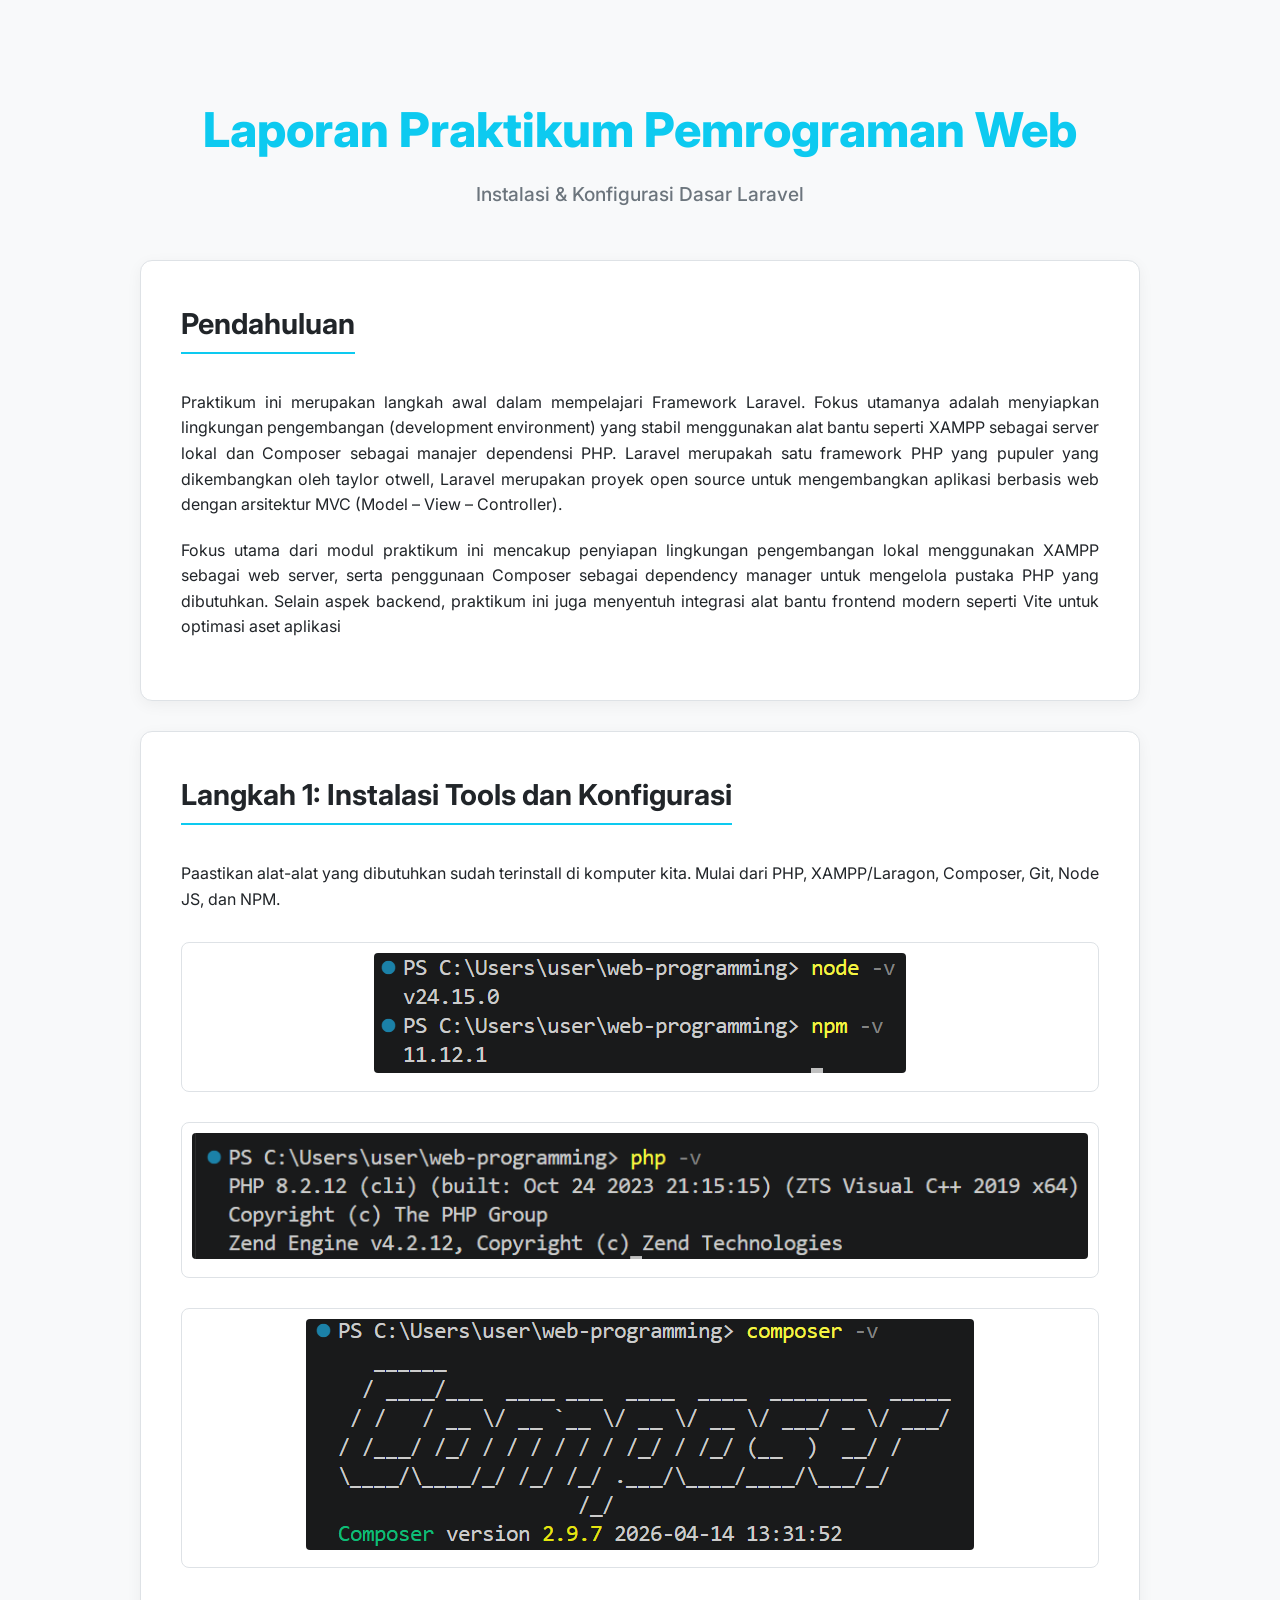
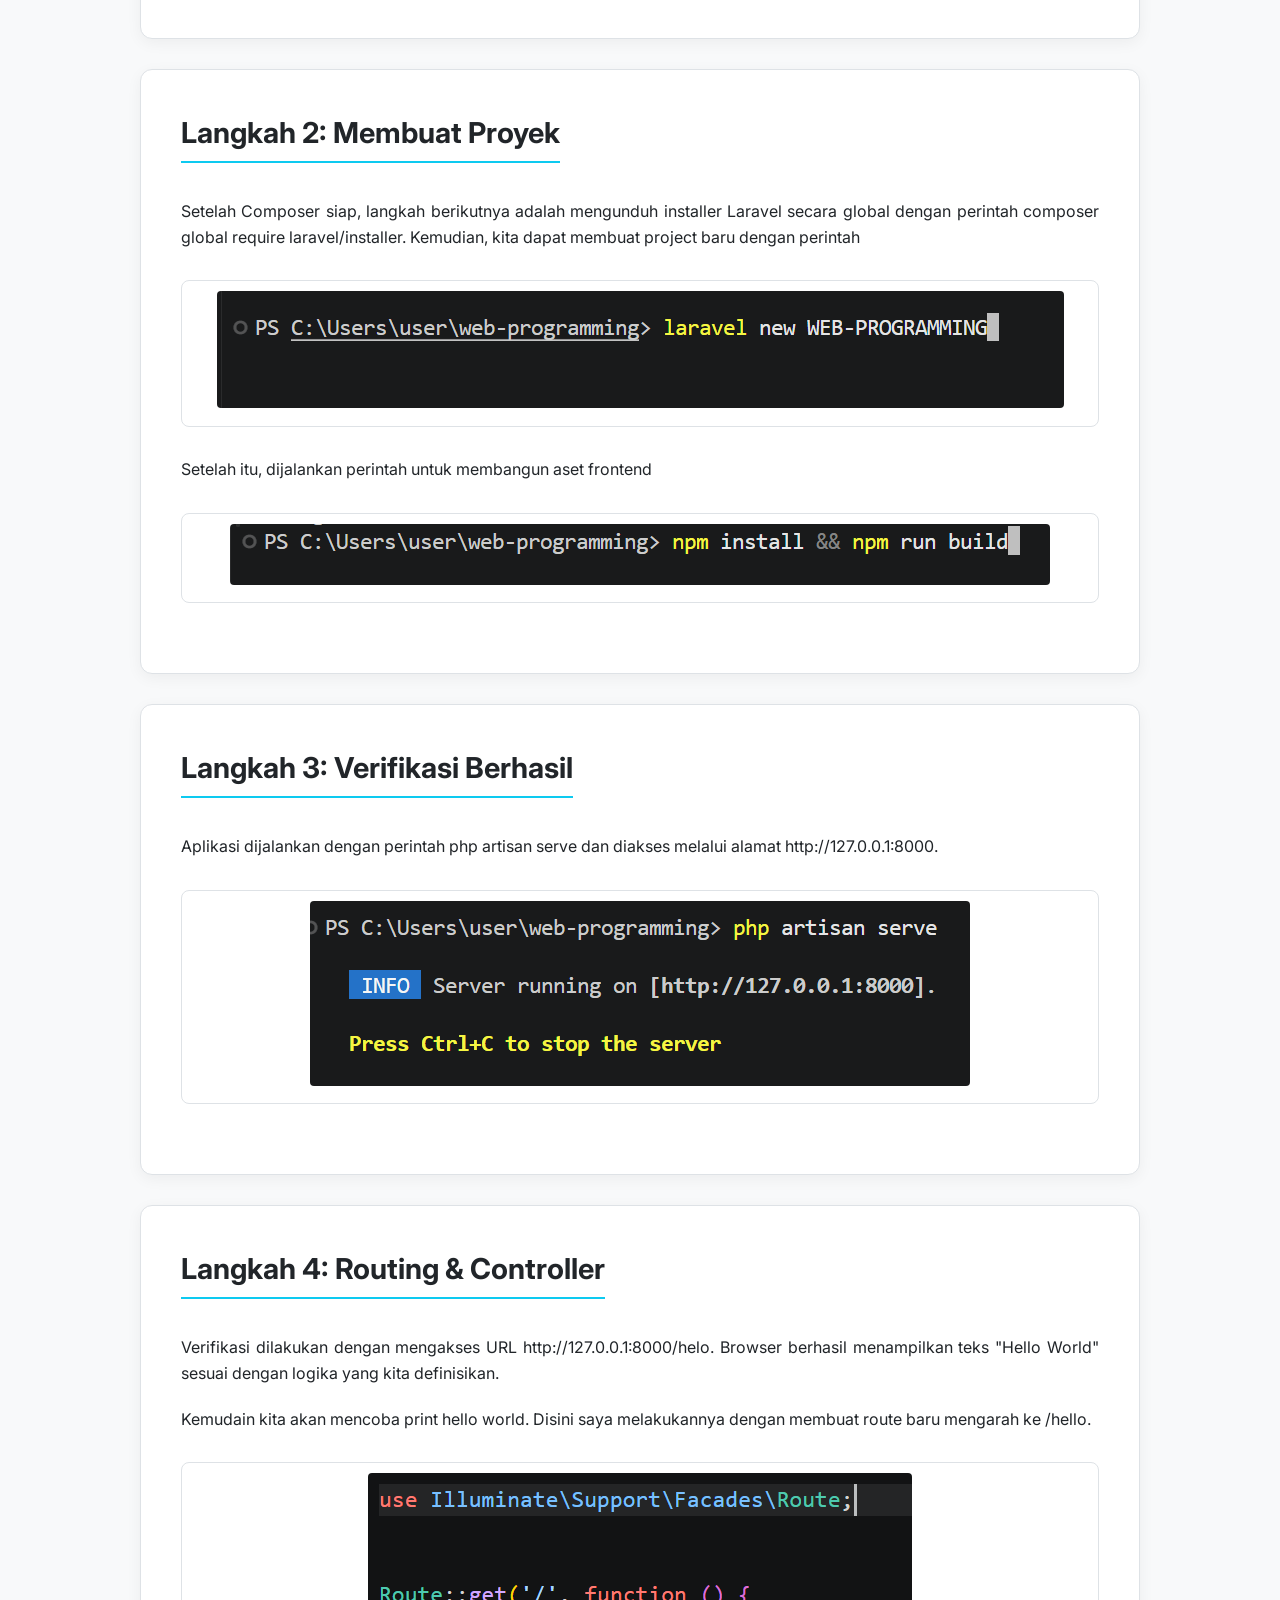
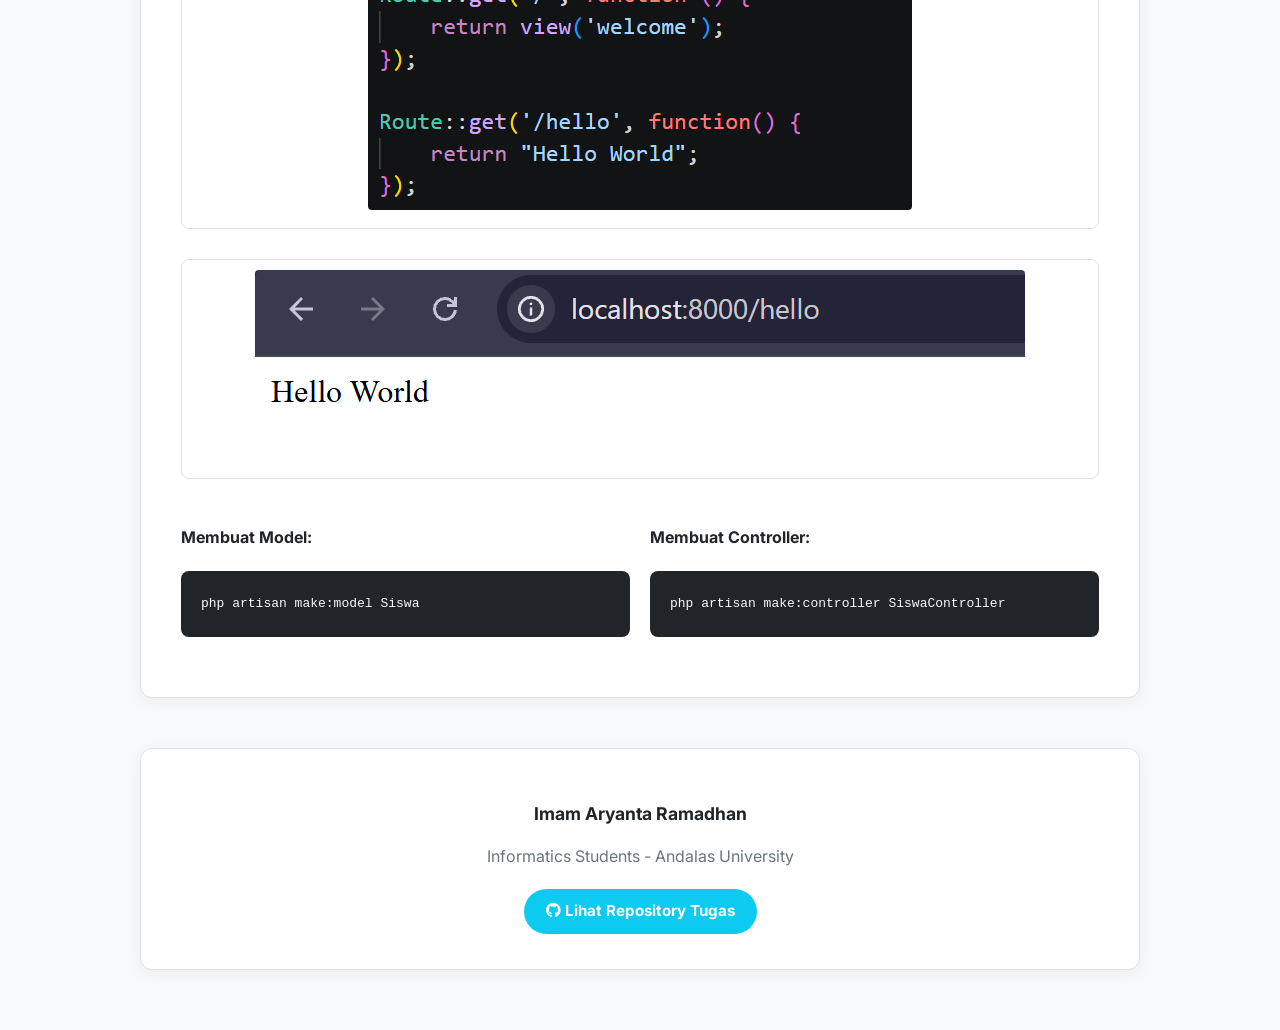
==== LaprakPweb5.html @ 1b27cce4 "WEB" ====
<!DOCTYPE html>
<html lang="id">
<head>
    <meta charset="UTF-8">
    <meta name="viewport" content="width=device-width, initial-scale=1.0">
    <title>Laporan Praktikum: Instalasi Laravel</title>
    <link href="https://fonts.googleapis.com/css2?family=Inter:wght@400;600;700&display=swap" rel="stylesheet">
    <link rel="stylesheet" href="https://cdnjs.cloudflare.com/ajax/libs/font-awesome/6.5.2/css/all.min.css">
    <style>
        :root {
            --bg-body: #f8f9fa; /* Abu-abu sangat terang khas Bootstrap */
            --text-dark: #212529; /* Hitam teks standar */
            --text-secondary: #6c757d; /* Abu-abu teks sekunder */
            --info-cyan: #0dcaf0; /* Biru Info (warna judul Portofolio Anda) */
            --dark-navy: #212529; /* Warna navbar Anda */
            --card-white: #ffffff;
            --border-light: #dee2e6;
        }

        body {
            background-color: var(--bg-body);
            color: var(--text-dark);
            font-family: 'Inter', sans-serif;
            line-height: 1.6;
            margin: 0;
            padding: 0;
        }

        .container {
            max-width: 1000px;
            margin: 0 auto;
            padding: 60px 20px;
        }

        header {
            text-align: center;
            margin-bottom: 50px;
        }

        h1 {
            font-size: 3rem;
            font-weight: 800;
            color: var(--info-cyan); /* Mengikuti warna judul di screenshot */
            margin-bottom: 10px;
        }

        .subtitle {
            color: var(--text-secondary);
            font-size: 1.2rem;
            font-weight: 500;
        }

        section {
            background: var(--card-white);
            border-radius: 12px;
            padding: 40px;
            margin-bottom: 30px;
            box-shadow: 0 4px 15px rgba(0,0,0,0.05); /* Bayangan halus seperti kartu Anda */
            border: 1px solid var(--border-light);
        }

        h2 {
            color: var(--dark-navy);
            font-size: 1.8rem;
            margin-top: 0;
            margin-bottom: 20px;
            border-bottom: 2px solid var(--info-cyan);
            display: inline-block;
            padding-bottom: 5px;
        }

        p {
            text-align: justify;
            margin-bottom: 20px;
        }

        pre {
            background-color: #212529; /* Hitam Gelap */
            color: #f8f9fa;
            padding: 20px;
            border-radius: 8px;
            font-family: 'Courier New', Courier, monospace;
            overflow-x: auto;
            margin: 20px 0;
        }


        .img-container {
            margin: 30px 0;
            text-align: center;
            border: 1px solid var(--border-light);
            border-radius: 8px;
            padding: 10px;
            background: #fff;
        }

        .img-container img {
            max-width: 100%;
            height: auto;
            border-radius: 4px;
        }

        .img-caption {
            display: block;
            margin-top: 10px;
            font-size: 0.9rem;
            color: var(--text-secondary);
            font-style: italic;
        }

        footer {
            text-align: center;
            padding: 35px 20px;
            background-color: var(--card-white);
            color: var(--text-dark);
            border: 1px solid var(--border-light);
            box-shadow: 0 4px 15px rgba(0,0,0,0.05);
            border-radius: 12px;
            margin-top: 50px;
        }

        footer p {
            text-align: center; /* Memaksa teks rata tengah */
            margin-bottom: 5px; /* Jarak antar baris dirapatkan */
            color: var(--text-secondary);
        }

        footer p strong {
            color: var(--text-dark);
            font-size: 1.1rem;
        }

        .btn-github {
            display: inline-block;
            background-color: var(--info-cyan);
            color: #fff;
            padding: 10px 22px; /* Ukuran tombol diperkecil */
            font-size: 0.95rem; /* Ukuran teks diperkecil */
            text-decoration: none;
            border-radius: 50px;
            font-weight: bold;
            margin-top: 15px;
            transition: 0.3s;
        }

        .btn-github:hover {
            background-color: #0baccc;
            transform: translateY(-2px);
            color: #fff;
        }

        .grid-artisan {
            display: grid;
            grid-template-columns: 1fr 1fr;
            gap: 20px;
        }

        @media (max-width: 768px) {
            .grid-artisan { grid-template-columns: 1fr; }
        }
    </style>
</head>
<body>

<div class="container">
    <header>
        <h1>Laporan Praktikum Pemrograman Web</h1>
        <div class="subtitle">Instalasi & Konfigurasi Dasar Laravel </div>
    </header>

    <section>
        <h2>Pendahuluan</h2>
        <p>
            Praktikum ini merupakan langkah awal dalam mempelajari Framework Laravel. Fokus utamanya adalah menyiapkan lingkungan pengembangan (development environment) yang stabil menggunakan alat bantu seperti XAMPP sebagai server lokal dan Composer sebagai manajer dependensi PHP.
            Laravel merupakah satu framework PHP yang pupuler yang dikembangkan oleh taylor otwell, Laravel merupakan proyek open source untuk mengembangkan aplikasi berbasis web dengan arsitektur MVC (Model – View – Controller).
        </p>
        <p>
            Fokus utama dari modul praktikum ini mencakup penyiapan lingkungan pengembangan lokal menggunakan XAMPP sebagai web server, serta penggunaan Composer sebagai dependency manager untuk mengelola pustaka PHP yang dibutuhkan. Selain aspek backend, praktikum ini juga menyentuh integrasi alat bantu frontend modern seperti Vite untuk optimasi aset aplikasi
        </p>
    </section>

    <section>
        <h2>Langkah 1: Instalasi Tools dan Konfigurasi</h2>
        <p>Paastikan alat-alat yang dibutuhkan sudah terinstall di komputer kita. Mulai dari PHP, XAMPP/Laragon, Composer, Git, Node JS, dan NPM.</p>

        <div class="img-container">
            <img src="gambar/node-npm.png" alt="Screenshot Instalasi Terminal">
        </div>
         <div class="img-container">
            <img src="gambar/php.png" alt="Screenshot Instalasi Terminal">
        </div>
         <div class="img-container">
            <img src="gambar/composer.png" alt="Screenshot Instalasi Terminal">
        </div>

    </section>

    <section>
        <h2>Langkah 2: Membuat Proyek</h2>
        <p>Setelah Composer siap, langkah berikutnya adalah mengunduh installer Laravel secara global dengan perintah composer global require laravel/installer. Kemudian, kita dapat membuat project baru dengan perintah</p>
        
        <div class="img-container">
            <img src="gambar/laravel-new.png" alt="Proyek">
        </div>

        <p>Setelah itu, dijalankan perintah untuk membangun aset frontend </p>
         <div class="img-container">
            <img src="gambar/npm.png" alt="Proyek">
        </div>
    </section>

    <section>
        <h2>Langkah 3: Verifikasi Berhasil</h2>
        <p>Aplikasi dijalankan dengan perintah php artisan serve dan diakses melalui alamat http://127.0.0.1:8000.</p>
        
        <div class="img-container">
            <img src="gambar/artisan.png" alt="verifikasi">
        </div>
    </section>

    <section>
        <h2>Langkah 4: Routing & Controller</h2>
        <p>Verifikasi dilakukan dengan mengakses URL http://127.0.0.1:8000/helo. Browser berhasil menampilkan teks "Hello World" sesuai dengan logika yang kita definisikan.</p>
        <p>Kemudain kita akan mencoba print hello world. Disini saya melakukannya dengan membuat route baru mengarah ke /hello.</p>
        <div class="img-container">
            <img src="gambar/hello1.png" alt="Routing Hello World">
        </div>
        <div class="img-container">
            <img src="gambar/hello2.png" alt="Routing Hello World">
        </div>

        <div class="grid-artisan">
            <div>
                <p><strong>Membuat Model:</strong></p>
                <pre><code>php artisan make:model Siswa</code></pre>
            </div>
            <div>
                <p><strong>Membuat Controller:</strong></p>
                <pre><code>php artisan make:controller SiswaController</code></pre>
            </div>
        </div>
    </section>

    <footer>
        <p><strong>Imam Aryanta Ramadhan</strong></p>
        <p>Informatics Students - Andalas University</p>
        <a href="https://github.com/RyantRamadhan/Imam-Aryanta-Ramadhan_2411532001_WEB" class="btn-github" target="_blank">
            <i class="fab fa-github"></i> Lihat Repository Tugas
        </a>
    </footer>
</div>

</body>
</html>
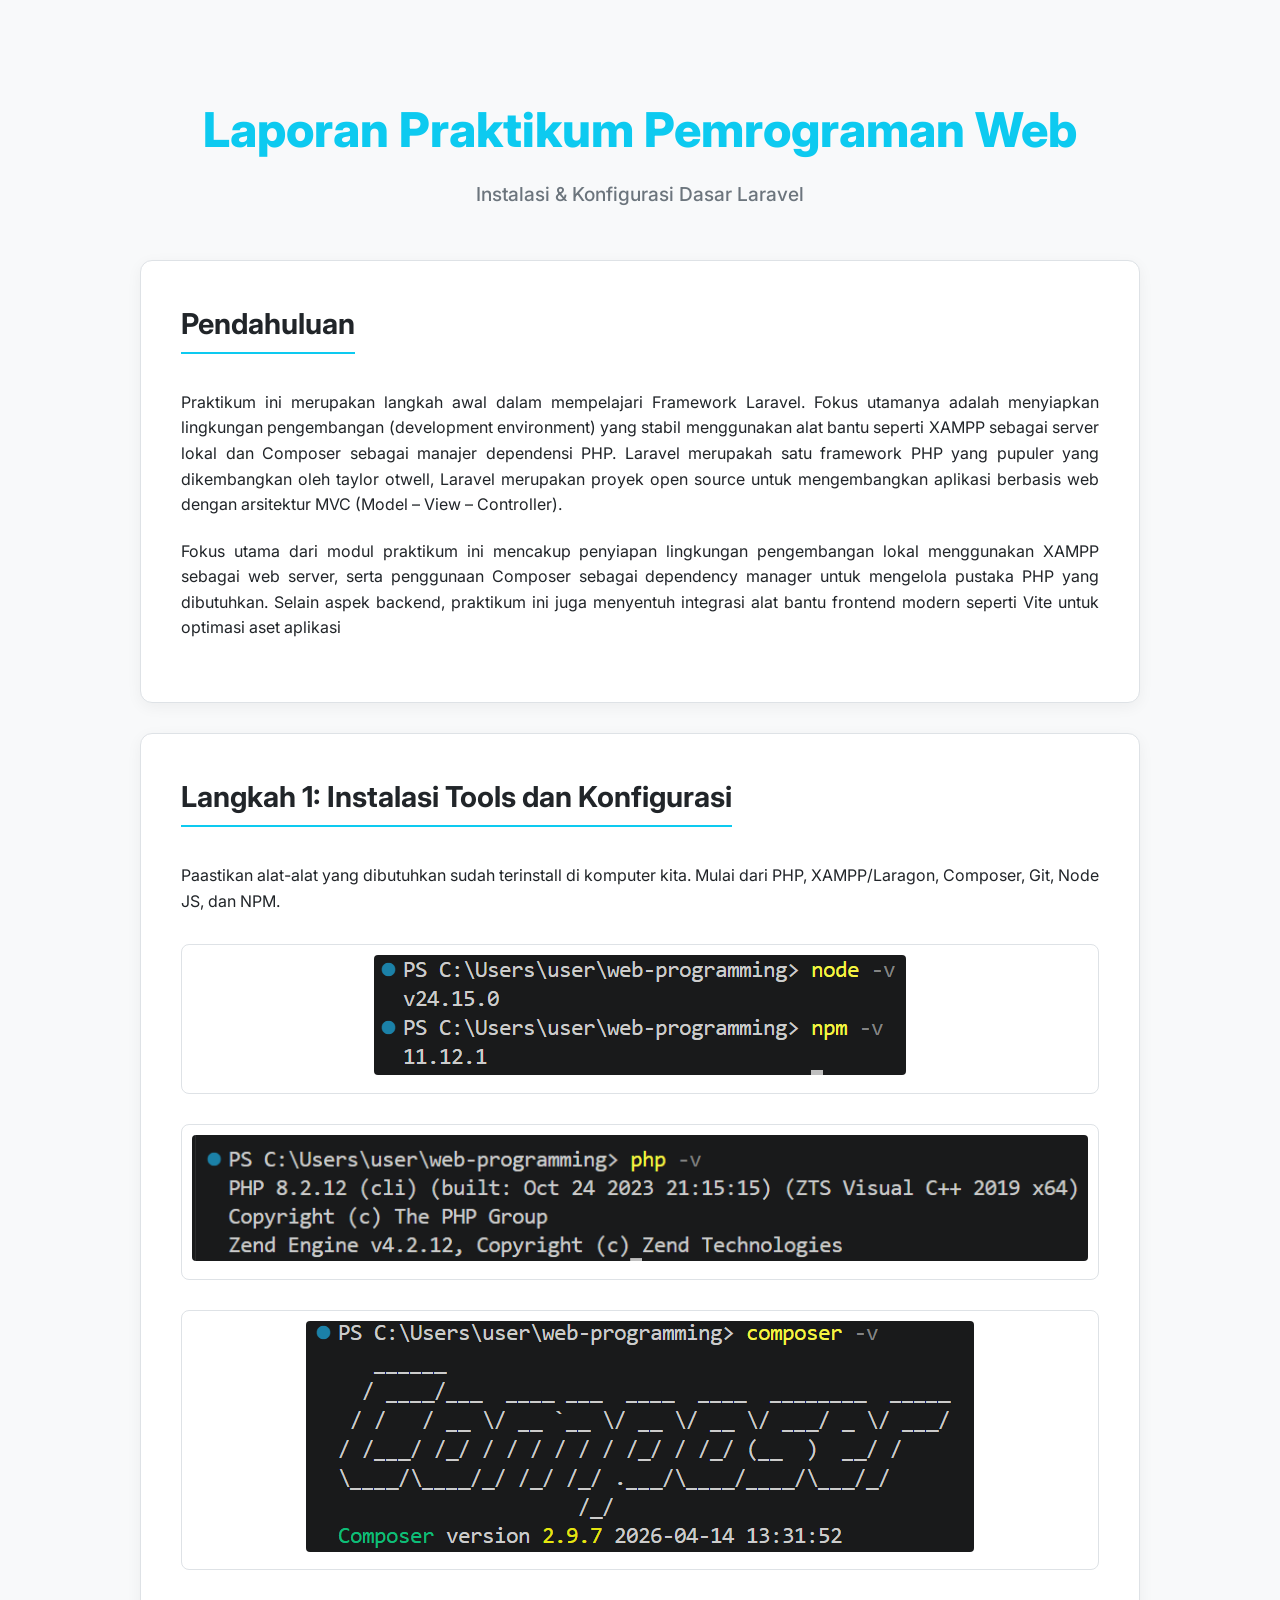
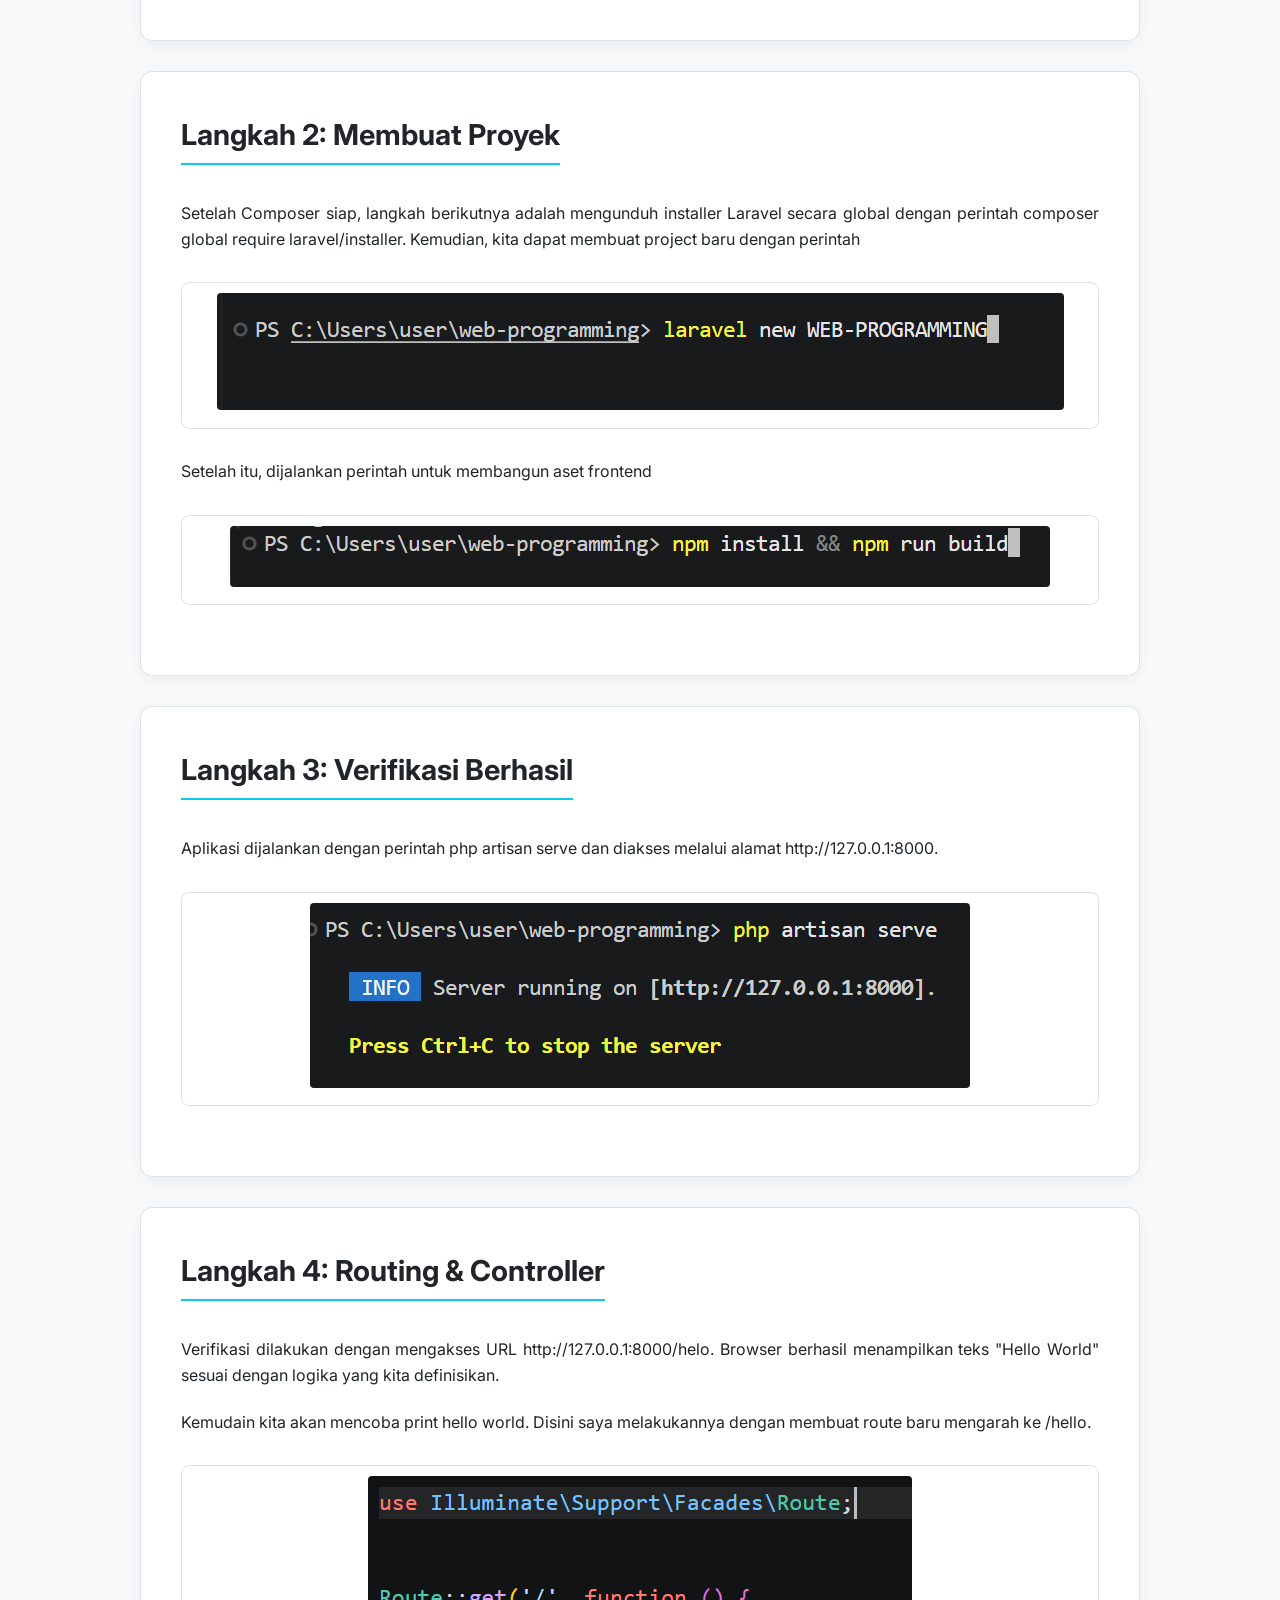
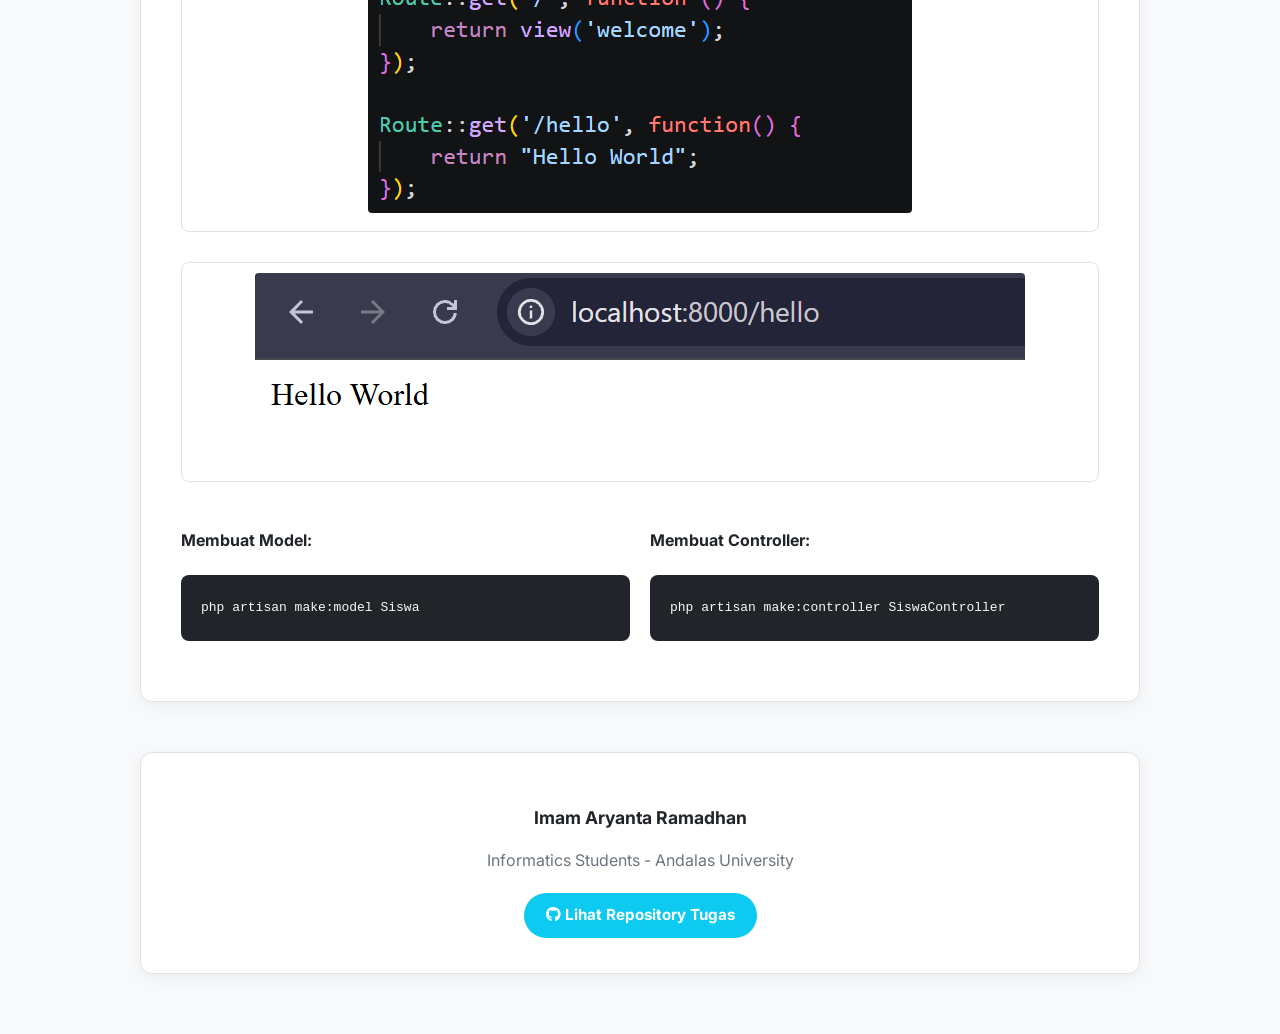
==== commit 3b8fc87a: "web-fix" ====
--- a/LaprakPweb5.html
+++ b/LaprakPweb5.html
@@ -71,7 +71,7 @@
 
         p {
             text-align: justify;
-            margin-bottom: 20px;
+            margin-bottom: 21px;
         }
 
         pre {
